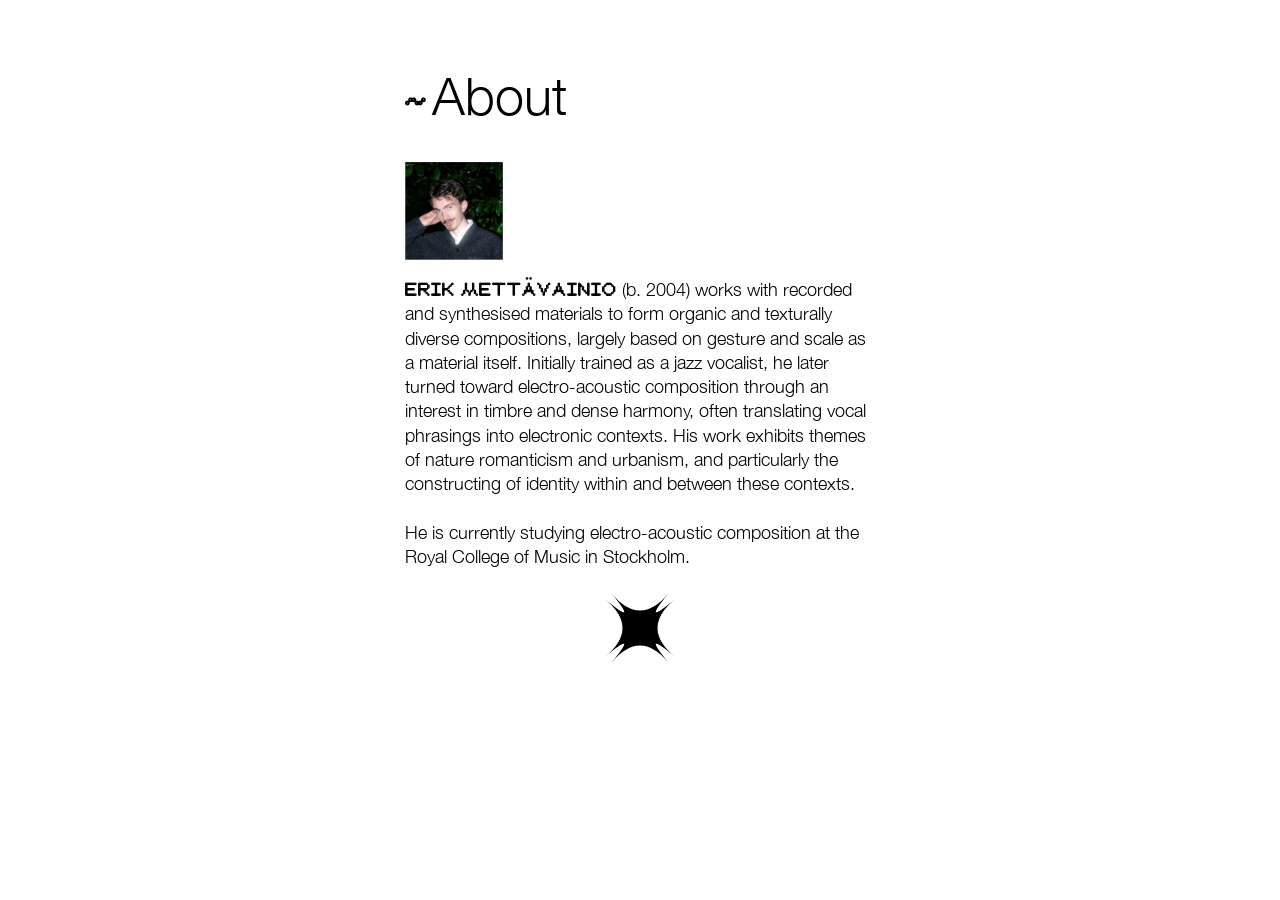
==== about.html @ 944e0ea3 "Add files via upload" ====
<!DOCTYPE html>
<html lang="en">
<head>
<meta charset="UTF-8">
<meta name="viewport" content="width=device-width, initial-scale=1.0">

<link rel="icon" type="image/png" href="favicon.png">

<title>About — Erik Mettävainio</title>

<style>
@font-face {
  font-family: "Bianzhidai";
  src: url("assets/fonts/bianzhidai.otf") format("opentype");
}

@font-face {
  font-family: "HelveticaCustom";
  src: url("assets/fonts/helveticaneue-light.woff2") format("woff2");
}

* {
  margin: 0;
  padding: 0;
  box-sizing: border-box;
}

html {
  background: white;
  transition: filter 0.15s ease;
}

html.invert-click {
  filter: invert(1);
}

body {
  background: white;
  color: black;
  font-family: "HelveticaCustom", Helvetica, Arial, sans-serif;
  font-weight: 300;
}

.about-page {
  min-height: 100vh;
  display: flex;
  justify-content: center;
  padding: 70px 24px;
}

.about-container {
  width: 100%;
  max-width: 470px;
}

.page-title {
  font-size: 52px;
  font-weight: 300;
  margin-bottom: 40px;
  line-height: 1;
}

.tilde {
  font-family: "Bianzhidai", monospace;
  font-size: 32px;
  margin-right: 4px;
}

.font-react-letter {
  display: inline-block;
  transition: font-family 0.08s ease;
}

.font-react-letter.touched {
  font-family: "Bianzhidai", monospace;
}

.profile-image {
  width: 98px;
  display: block;
  margin-bottom: 18px;
}

.bio {
  font-size: 18px;
  line-height: 1.35;
  font-weight: 300;
}

.bio p {
  margin-bottom: 24px;
}

.name {
  font-family: "Bianzhidai", monospace;
  font-size: 18px;
  line-height: 1;
}

.birth-year {
  font-size: 18px;
  font-weight: 300;
}

.star-wrapper {
  display: flex;
  justify-content: center;
  margin-top: 20px;
}

.star-link {
  display: inline-block;
}

.star {
  width: 70px;
  transition: transform .4s ease, opacity .3s ease;
}

.star {
  width: 70px;
  transition: opacity .2s ease;
}

.star-link {
  display: inline-block;
  text-decoration: none;
  transition: none;
}

.star-link:hover {
  opacity: 1;
  transform: none;
}

.star {
  width: 70px;
  transition: filter .2s ease;
}

.star-link:hover .star {
  filter: blur(4px);
}

@media (max-width: 600px) {
  .page-title {
    font-size: 42px;
  }

  .tilde {
    font-size: 28px;
  }

  .bio,
  .name,
  .birth-year {
    font-size: 17px;
  }
}
</style>
</head>

<body>

<main class="about-page">
  <section class="about-container">

    <h1 class="page-title">
      <span class="tilde">~</span><span class="reactive-header">About</span>
    </h1>

    <img
      class="profile-image"
      src="assets/about_image.png"
      alt="Erik Mettävainio"
    >

    <div class="bio">
      <p>
        <span class="name">ERIK METTÄVAINIO</span>
        <span class="birth-year">(b. 2004)</span>
        works with recorded and synthesised materials to form
        organic and texturally diverse compositions, largely
        based on gesture and scale as a material itself.
        Initially trained as a jazz vocalist, he later turned
        toward electro-acoustic composition through an interest
        in timbre and dense harmony, often translating vocal
        phrasings into electronic contexts.
        His work exhibits themes of nature romanticism and
        urbanism, and particularly the constructing of identity
        within and between these contexts.
      </p>

      <p>
        He is currently studying electro-acoustic composition
        at the Royal College of Music in Stockholm.
      </p>
    </div>

    <div class="star-wrapper">
      <a href="index.html" class="star-link">
        <img
          class="star"
          src="assets/about_star.svg"
          alt="Home"
        >
      </a>
    </div>

  </section>
</main>

<script>
/* Header font-react effect */

document.querySelectorAll(".reactive-header").forEach(element => {
  const text = element.textContent;
  element.innerHTML = "";

  [...text].forEach(char => {
    const span = document.createElement("span");
    span.textContent = char;
    span.className = "font-react-letter";
    element.appendChild(span);
  });
});

const letters = document.querySelectorAll(".font-react-letter");
const radius = 70;

document.addEventListener("mousemove", e => {
  letters.forEach(letter => {
    const rect = letter.getBoundingClientRect();

    const dx = e.clientX - (rect.left + rect.width / 2);
    const dy = e.clientY - (rect.top + rect.height / 2);
    const distance = Math.hypot(dx, dy);

    letter.classList.toggle("touched", distance < radius);
  });
});

/* Click invert, same as index */

document.addEventListener("mousedown", () => {
  document.documentElement.classList.add("invert-click");
});

document.addEventListener("mouseup", () => {
  document.documentElement.classList.remove("invert-click");
});

document.addEventListener("mouseleave", () => {
  document.documentElement.classList.remove("invert-click");
});
</script>

</body>
</html>
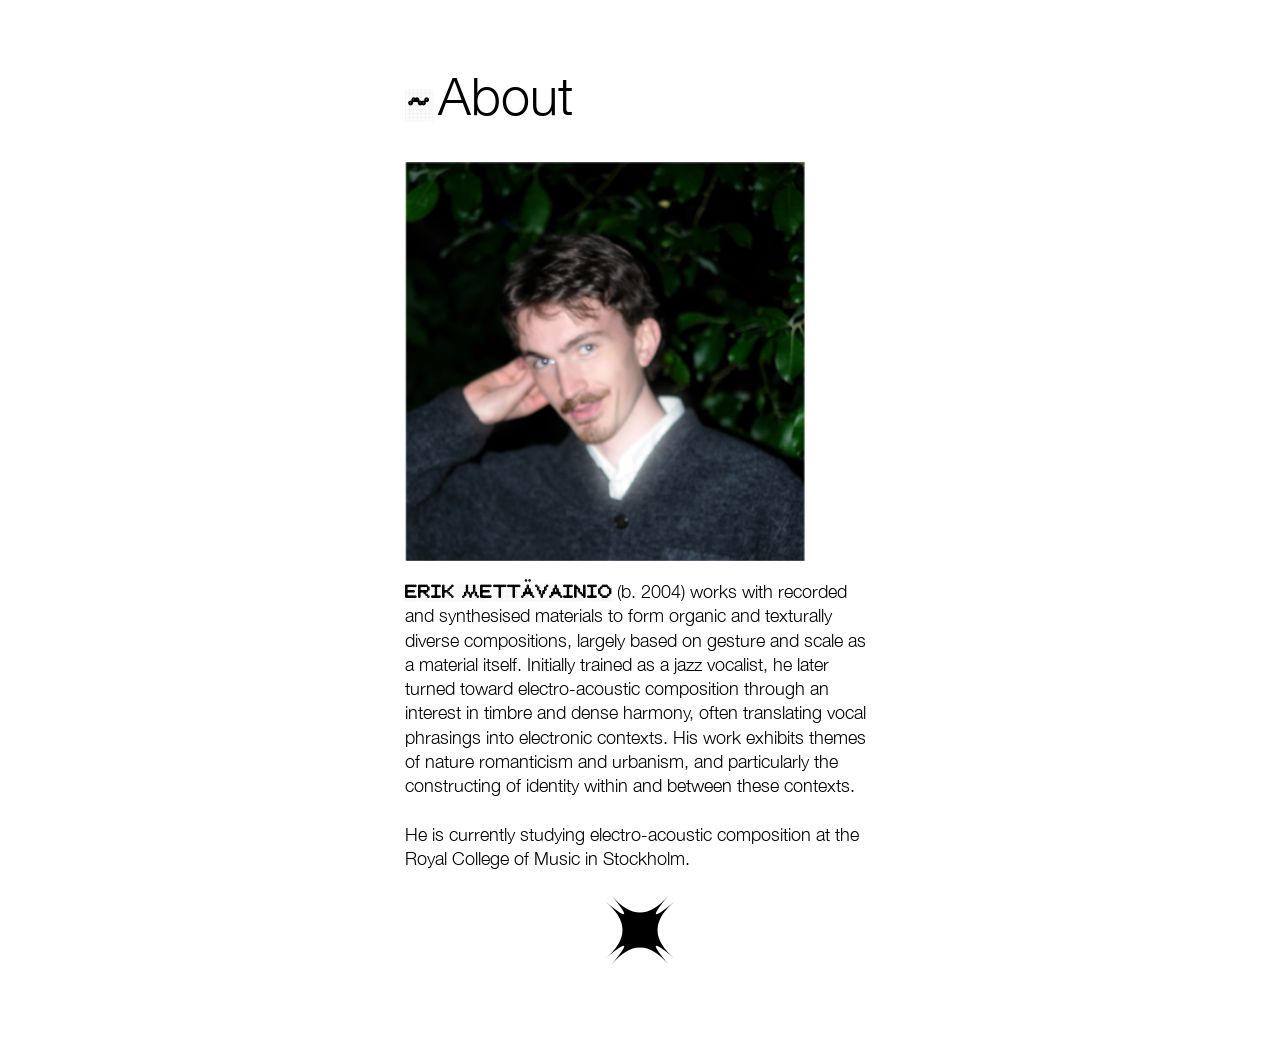
==== commit 3b708c00: "Increase profile image width to 400px" ====
--- a/about.html
+++ b/about.html
@@ -76,7 +76,7 @@
 }
 
 .profile-image {
-  width: 98px;
+  width: 400px;
   display: block;
   margin-bottom: 18px;
 }
@@ -256,4 +256,4 @@
 </script>
 
 </body>
-</html>+</html>
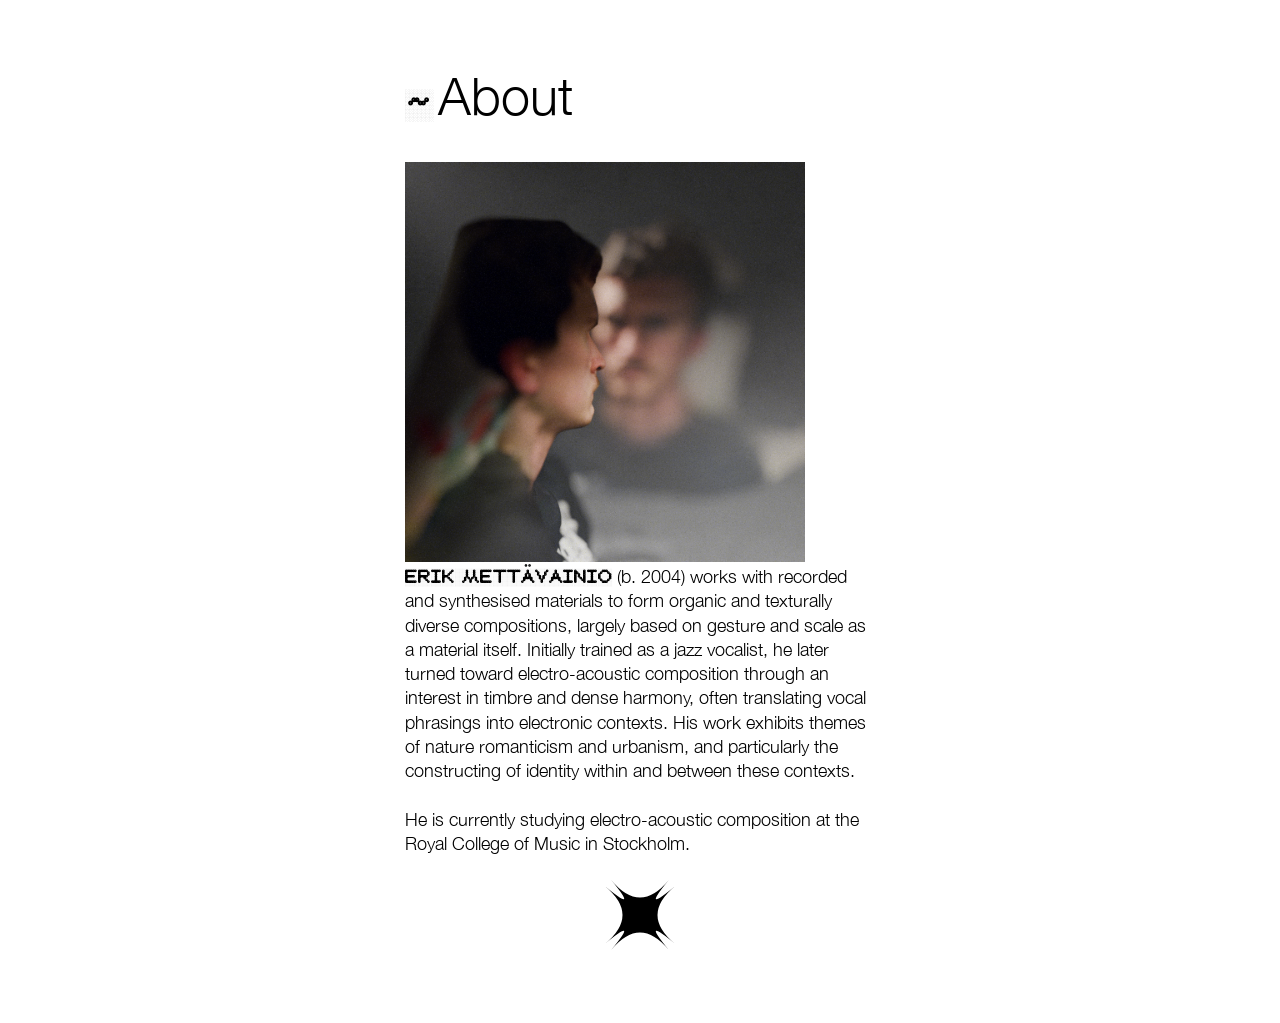
==== commit 6cc0c0a9: "Adjust profile image width and height properties Updated profile image styles for better responsiven" ====
--- a/about.html
+++ b/about.html
@@ -7,6 +7,8 @@
 <link rel="icon" type="image/png" href="favicon.png">
 
 <title>About — Erik Mettävainio</title>
+  <meta name="description"
+content="Erik Mettävainio is a Swedish electro-acoustic composer and sound artist based in Stockholm.">
 
 <style>
 @font-face {
@@ -76,9 +78,9 @@
 }
 
 .profile-image {
-  width: 400px;
-  display: block;
-  margin-bottom: 18px;
+  width: 100%;
+  max-width: 400px;
+  height: auto;
 }
 
 .bio {
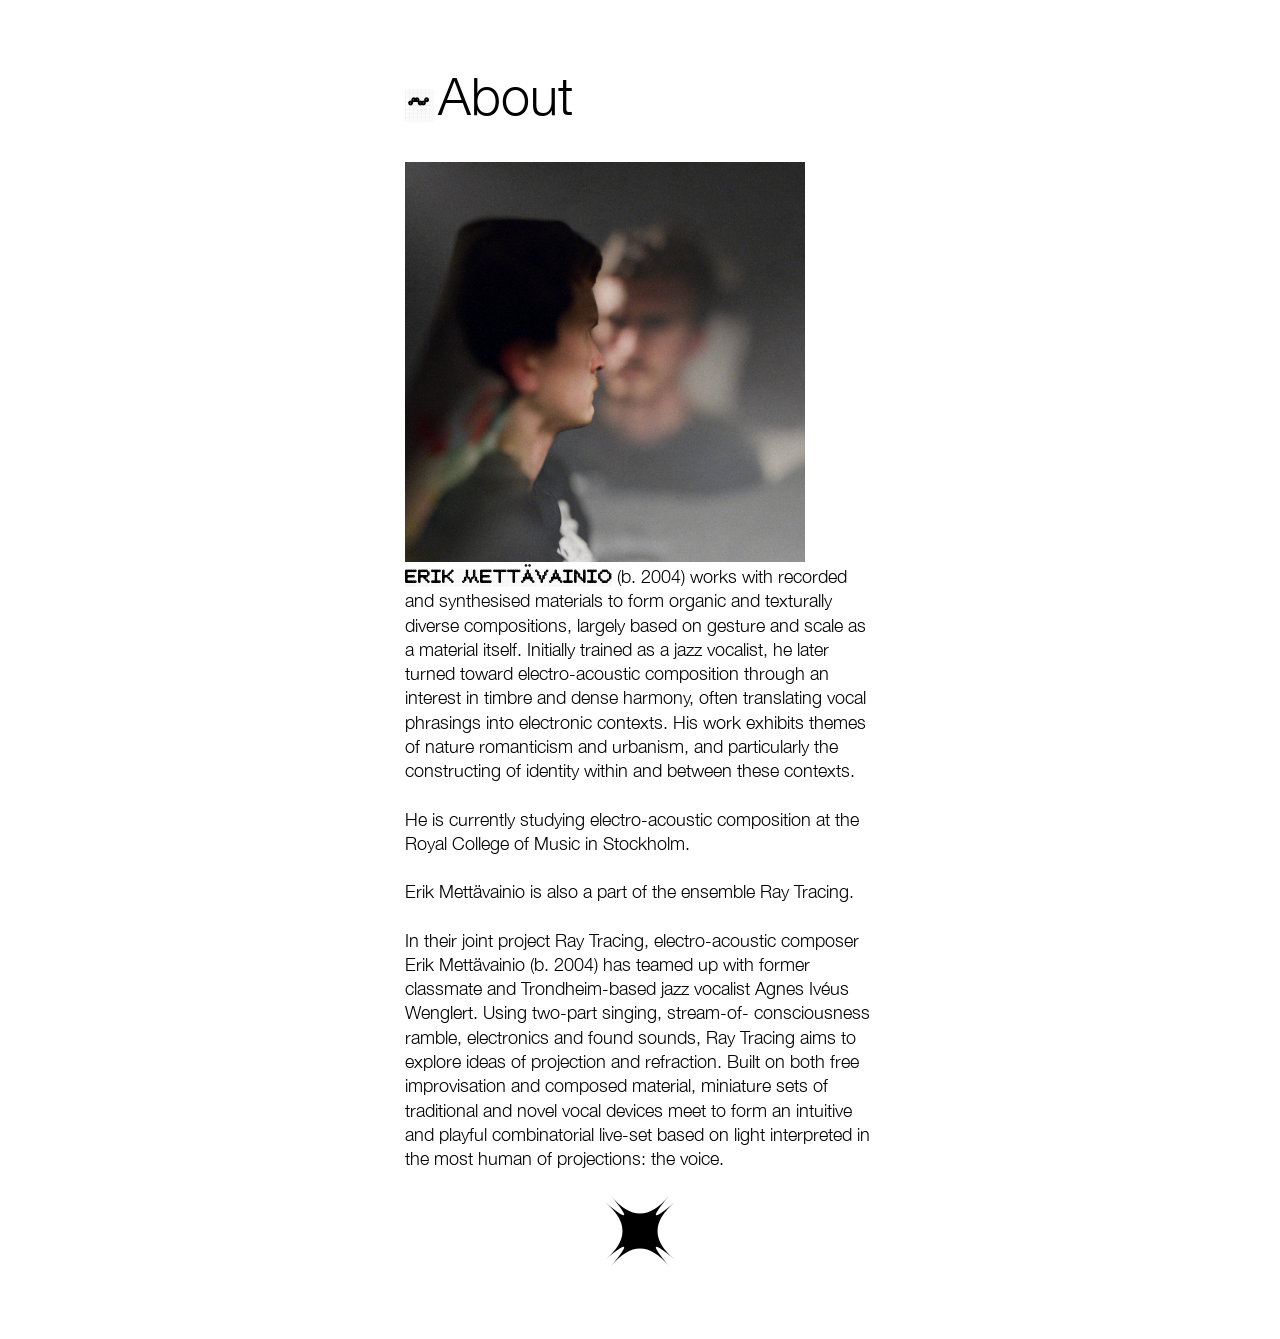
==== commit 179ef8a4: "Add details about Erik Mettävainio and Ray Tracing Added information about Erik Mettävainio and the " ====
--- a/about.html
+++ b/about.html
@@ -197,6 +197,24 @@
         He is currently studying electro-acoustic composition
         at the Royal College of Music in Stockholm.
       </p>
+
+       <p>
+        Erik Mettävainio is also a part of the ensemble Ray Tracing.
+      </p>
+
+       <p>
+        In their joint project Ray Tracing, electro-acoustic 
+         composer Erik Mettävainio (b. 2004) has teamed up with 
+         former classmate and Trondheim-based jazz vocalist Agnes 
+         Ivéus Wenglert. Using two-part singing, stream-of-
+         consciousness ramble, electronics and found sounds, 
+         Ray Tracing aims to explore ideas of projection and 
+         refraction. Built on both free improvisation and composed 
+         material, miniature sets of traditional and novel vocal 
+         devices meet to form an intuitive and playful combinatorial 
+         live-set based on light interpreted in the most human of 
+         projections: the voice.
+      </p>
     </div>
 
     <div class="star-wrapper">
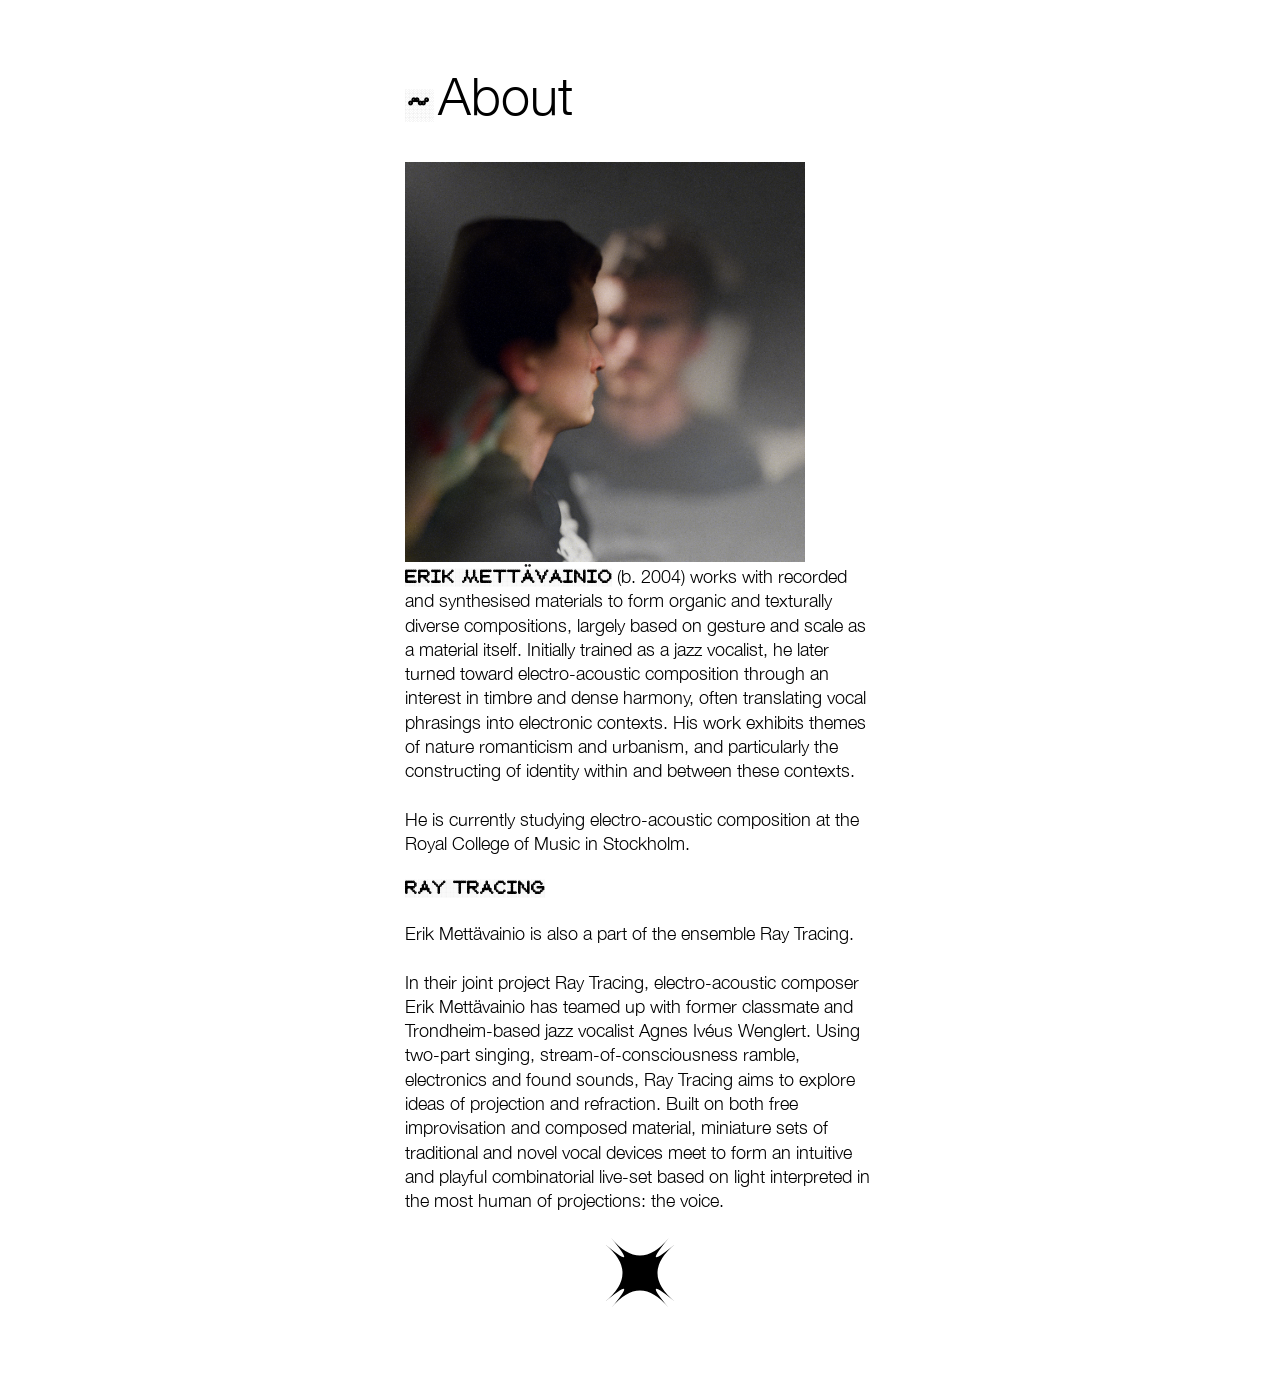
==== commit 1dca0881: "Refactor Erik Mettävainio's biography and add sub-rubric Condensed biography of Erik Mettävainio and" ====
--- a/about.html
+++ b/about.html
@@ -144,6 +144,13 @@
   filter: blur(4px);
 }
 
+.sub-rubric {
+  font-family: "Bianzhidai", monospace;
+  font-size: 18px;
+  line-height: 1;
+  margin-bottom: 24px;
+}
+
 @media (max-width: 600px) {
   .page-title {
     font-size: 42px;
@@ -178,44 +185,26 @@
     >
 
     <div class="bio">
-      <p>
-        <span class="name">ERIK METTÄVAINIO</span>
-        <span class="birth-year">(b. 2004)</span>
-        works with recorded and synthesised materials to form
-        organic and texturally diverse compositions, largely
-        based on gesture and scale as a material itself.
-        Initially trained as a jazz vocalist, he later turned
-        toward electro-acoustic composition through an interest
-        in timbre and dense harmony, often translating vocal
-        phrasings into electronic contexts.
-        His work exhibits themes of nature romanticism and
-        urbanism, and particularly the constructing of identity
-        within and between these contexts.
-      </p>
-
-      <p>
-        He is currently studying electro-acoustic composition
-        at the Royal College of Music in Stockholm.
-      </p>
-
-       <p>
-        Erik Mettävainio is also a part of the ensemble Ray Tracing.
-      </p>
-
-       <p>
-        In their joint project Ray Tracing, electro-acoustic 
-         composer Erik Mettävainio (b. 2004) has teamed up with 
-         former classmate and Trondheim-based jazz vocalist Agnes 
-         Ivéus Wenglert. Using two-part singing, stream-of-
-         consciousness ramble, electronics and found sounds, 
-         Ray Tracing aims to explore ideas of projection and 
-         refraction. Built on both free improvisation and composed 
-         material, miniature sets of traditional and novel vocal 
-         devices meet to form an intuitive and playful combinatorial 
-         live-set based on light interpreted in the most human of 
-         projections: the voice.
-      </p>
-    </div>
+  <p>
+    <span class="name">ERIK METTÄVAINIO</span>
+    <span class="birth-year">(b. 2004)</span>
+    works with recorded and synthesised materials to form organic and texturally diverse compositions, largely based on gesture and scale as a material itself. Initially trained as a jazz vocalist, he later turned toward electro-acoustic composition through an interest in timbre and dense harmony, often translating vocal phrasings into electronic contexts. His work exhibits themes of nature romanticism and urbanism, and particularly the constructing of identity within and between these contexts.
+  </p>
+
+  <p>
+    He is currently studying electro-acoustic composition at the Royal College of Music in Stockholm.
+  </p>
+
+  <p class="sub-rubric">RAY TRACING</p>
+
+  <p>
+    Erik Mettävainio is also a part of the ensemble Ray Tracing.
+  </p>
+
+  <p>
+    In their joint project Ray Tracing, electro-acoustic composer Erik Mettävainio has teamed up with former classmate and Trondheim-based jazz vocalist Agnes Ivéus Wenglert. Using two-part singing, stream-of-consciousness ramble, electronics and found sounds, Ray Tracing aims to explore ideas of projection and refraction. Built on both free improvisation and composed material, miniature sets of traditional and novel vocal devices meet to form an intuitive and playful combinatorial live-set based on light interpreted in the most human of projections: the voice.
+  </p>
+</div>
 
     <div class="star-wrapper">
       <a href="index.html" class="star-link">
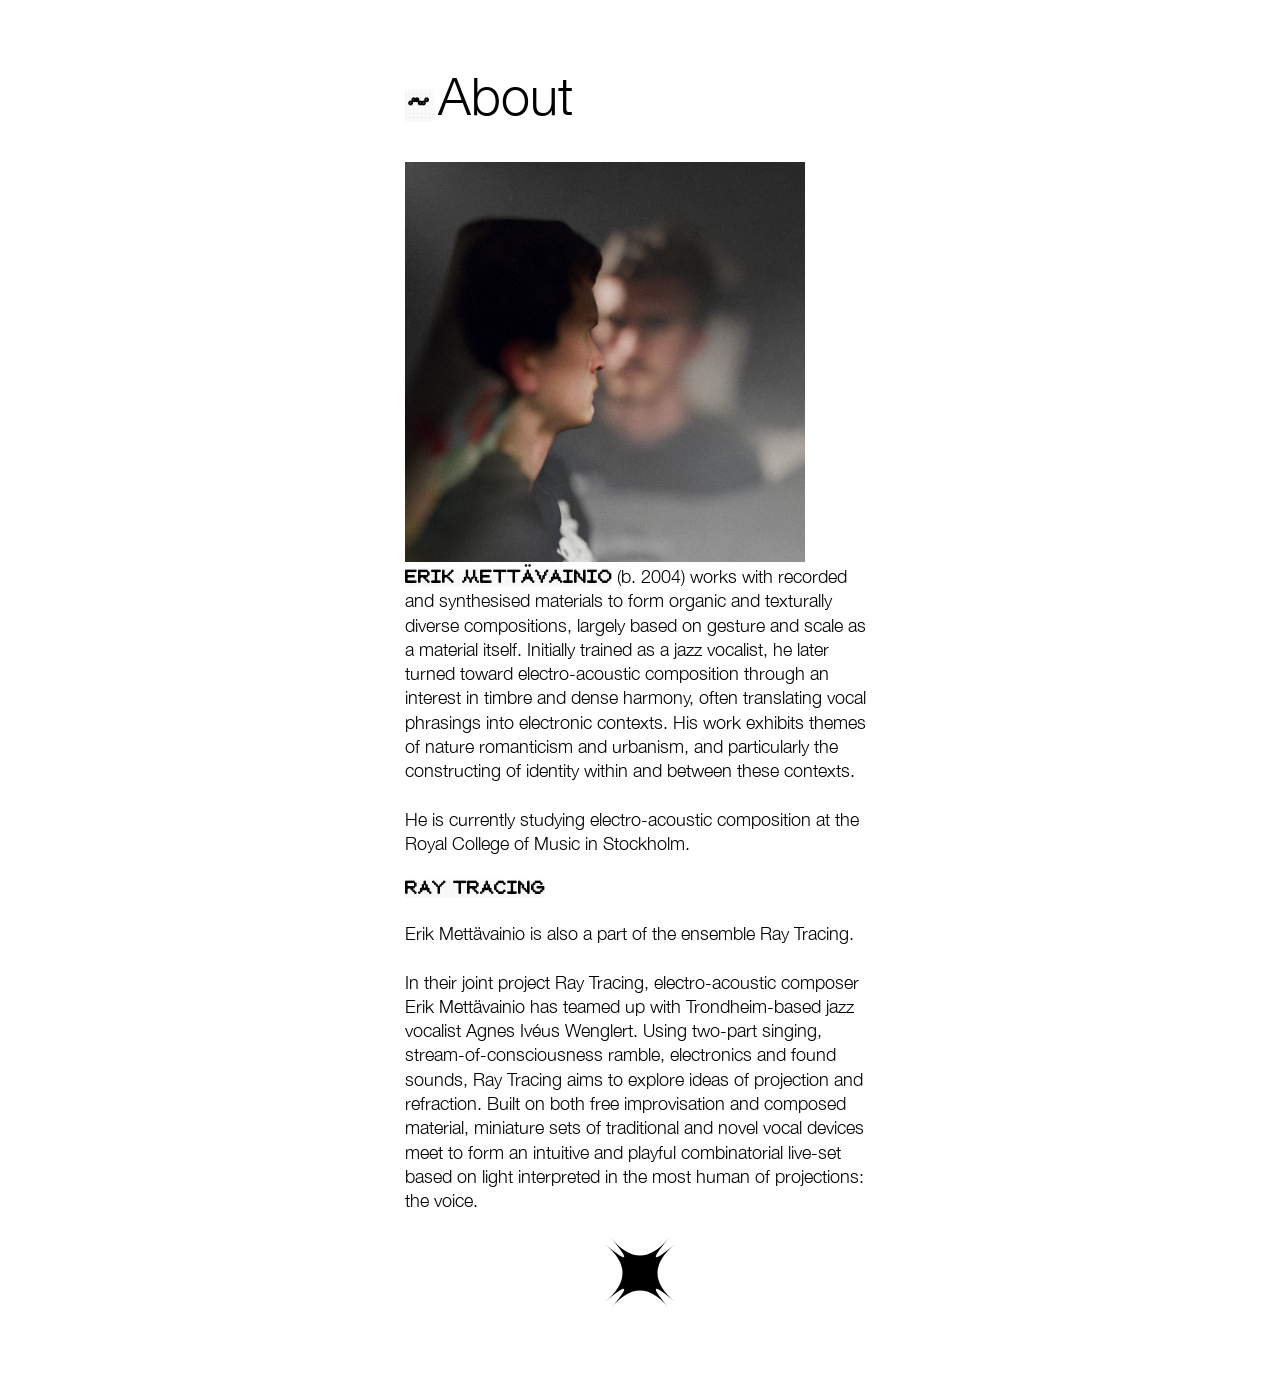
==== commit 68abdf39: "Remove redundant phrase in about.html" ====
--- a/about.html
+++ b/about.html
@@ -202,7 +202,7 @@
   </p>
 
   <p>
-    In their joint project Ray Tracing, electro-acoustic composer Erik Mettävainio has teamed up with former classmate and Trondheim-based jazz vocalist Agnes Ivéus Wenglert. Using two-part singing, stream-of-consciousness ramble, electronics and found sounds, Ray Tracing aims to explore ideas of projection and refraction. Built on both free improvisation and composed material, miniature sets of traditional and novel vocal devices meet to form an intuitive and playful combinatorial live-set based on light interpreted in the most human of projections: the voice.
+    In their joint project Ray Tracing, electro-acoustic composer Erik Mettävainio has teamed up with Trondheim-based jazz vocalist Agnes Ivéus Wenglert. Using two-part singing, stream-of-consciousness ramble, electronics and found sounds, Ray Tracing aims to explore ideas of projection and refraction. Built on both free improvisation and composed material, miniature sets of traditional and novel vocal devices meet to form an intuitive and playful combinatorial live-set based on light interpreted in the most human of projections: the voice.
   </p>
 </div>
 
